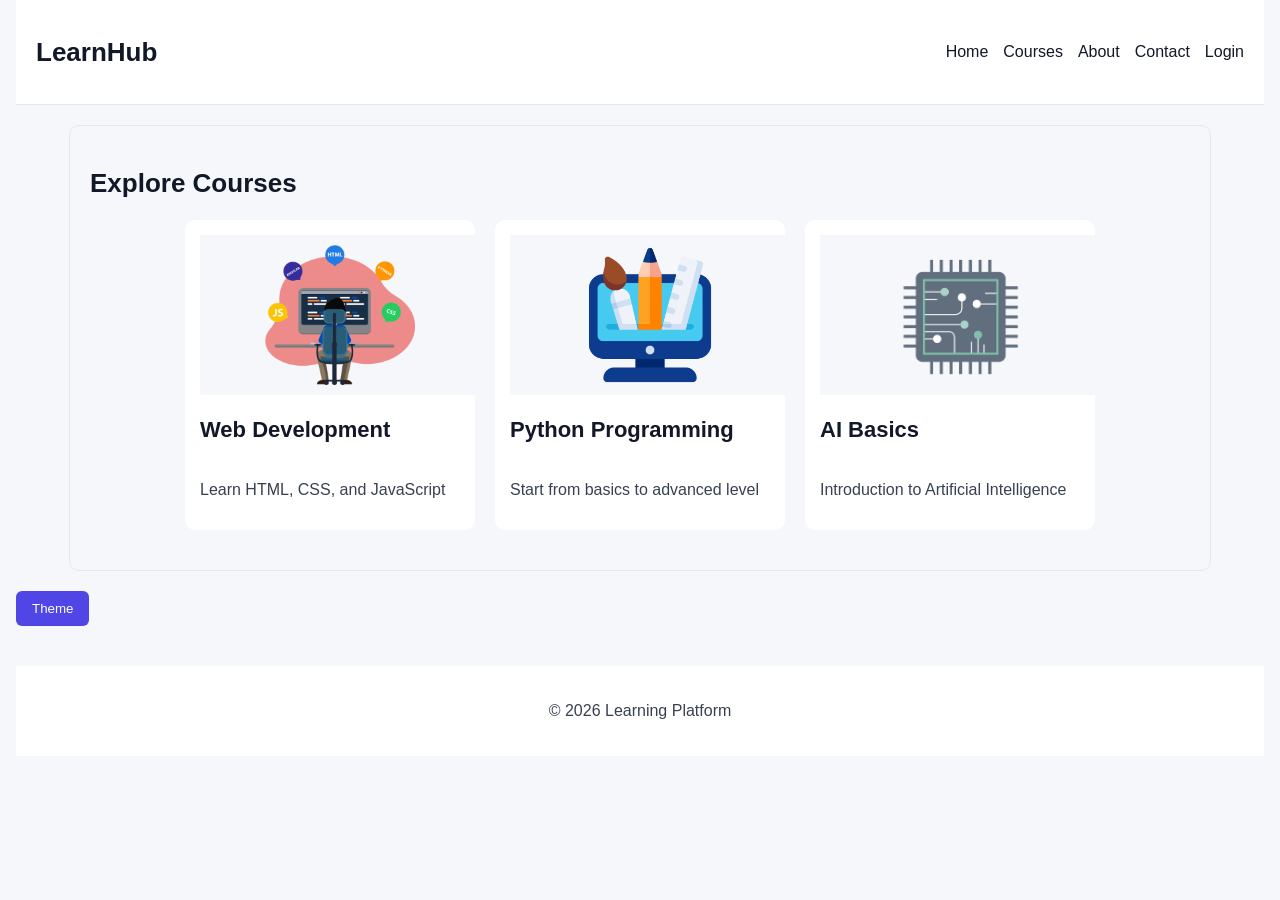
==== index.html @ e372f4c2 "Initial Commit" ====
<!DOCTYPE html>
<html>
<head>
  <title>Learning Platform</title>
  <link rel="stylesheet" href="cssFile/globalStyles.css">
</head>

<body>

<nav>
  <h2>LearnHub</h2>
  <ul>
    <li><a href="index.html">Home</a></li>
    <li><a href="pages/courses.html">Courses</a></li>
    <li><a href="pages/about.html">About</a></li>     <!-- ADD THIS -->
    <li><a href="pages/contact.html">Contact</a></li> <!-- ADD THIS -->
    <li><a href="pages/login.html">Login</a></li>

  </ul>
</nav>


<div class="page">

<h2>Explore Courses</h2>

<div class="card-container">

  <div class="card">
    <img src="sources/image1.png" alt="Web Development">
    <h3>Web Development</h3>
    <p>Learn HTML, CSS, and JavaScript</p>
  </div>

  <div class="card">
    <img src="sources/image2.png" alt="Python Programming">
    <h3>Python Programming</h3>
    <p>Start from basics to advanced level</p>
  </div>

  <div class="card">
    <img src="sources/image3.png" alt="Artificial Intelligence">
    <h3>AI Basics</h3>
    <p>Introduction to Artificial Intelligence</p>
  </div>

</div>

</div>

<button onclick="toggleTheme()">Theme</button>

<footer>
  <p>© 2026 Learning Platform</p>
</footer>

<script src="jsFile/jsFunctions.js"></script>

</body>
</html>
---- cssFile/globalStyles.css ----
/* =========================================================
   DESIGN SYSTEM
========================================================= */
:root {
  --brand-primary-color: #4f46e5;
  --brand-secondary-color: #06b6d4;
  --brand-third-color: #22c55e;
  --brand-fourth-color: #f97316;
  --brand-accent-color: #ef4444;

  --bg-main: #f5f7fb;
  --bg-card: #ffffff;

  --text-primary-color: #111827;
  --text-secondary-color: #374151;
  --text-muted-color: #6b7280;
  --text-focus-color: #2563eb;
  --text-highlighted-color: #1d4ed8;

  --border-primary-color: #e5e7eb;
  --border-secondary-color: #d1d5db;
  --border-muted-color: #f3f4f6;
  --border-focus-color: #3b82f6;
  --border-highlighted-color: #6366f1;

  --radius-sm: 6px;
  --radius-md: 10px;

  --transition: 0.3s ease;
}

/* =========================================================
   DARK MODE
========================================================= */
[data-theme="dark"] {
  --bg-main: #0f172a;
  --bg-card: #1e293b;

  --text-primary-color: #f8fafc;
  --text-secondary-color: #cbd5e1;
  --text-muted-color: #94a3b8;

  --border-primary-color: #334155;
  --border-secondary-color: #475569;
}

/* =========================================================
   GLOBAL BASE
========================================================= */
body {
  margin: 0;
  padding: 0 16px;   /* prevents left sticking */
  font-family: Arial, sans-serif;
  background: var(--bg-main);
  color: var(--text-primary-color);
}
/* =========================================================
   HEADINGS
========================================================= */
h1 { font-size: 32px; }
h2 { font-size: 26px; }
h3 { font-size: 22px; }
h4 { font-size: 18px; }

p {
  color: var(--text-secondary-color);
}

.page {
  padding: 20px;
  margin: 20px auto;
  max-width: 1100px;

  border: 1px solid var(--border-primary-color);
  border-radius: var(--radius-md);
}

/* =========================================================
   BUTTON SYSTEM
========================================================= */
button {
  padding: 10px 16px;
  border: none;
  border-radius: var(--radius-sm);
  background: var(--brand-primary-color);
  color: white;
  cursor: pointer;
  transition: var(--transition);
}

button:hover {
  background: var(--brand-secondary-color);
}

/* Link Button */
.link-button {
  background: transparent;
  color: var(--brand-primary-color);
  border: 1px solid var(--brand-primary-color);
}

.link-button:hover {
  background: var(--brand-primary-color);
  color: white;
}

/* =========================================================
   NAVBAR
========================================================= */
nav {
  display: flex;
  justify-content: space-between;
  align-items: center;
  padding: 15px 20px;
  background: var(--bg-card);
  border-bottom: 1px solid var(--border-primary-color);
}

nav ul {
  display: flex;
  list-style: none;
  gap: 15px;
}

nav a {
  text-decoration: none;
  color: var(--text-primary-color);
}

nav a:hover {
  color: var(--brand-primary-color);
}

/* =========================================================
   CARD SYSTEM
========================================================= */
.card-container {
  display: flex;
  flex-wrap: wrap;
  justify-content: center;
  gap: 20px;
  margin: 20px;
}

.card {
  width: 260px;
  background: var(--bg-card);
  padding: 15px;
  border-radius: var(--radius-md);
  display: flex;
  flex-direction: column;
  transition: var(--transition);
}

.card:hover {
  transform: translateY(-5px);
}

.card img {
  width: 100%;
  height: 140px;
  object-fit: contain;
  padding: 10px;
  background: var(--bg-main);
}

/* =========================================================
   FORM
========================================================= */
.form-container {
  width: 350px;
  margin: 40px auto;
  background: var(--bg-card);
  padding: 20px;
  border-radius: var(--radius-md);
}

input, textarea {
  width: 100%;
  padding: 10px;
  margin-top: 5px;
  border: 1px solid var(--border-primary-color);
  border-radius: var(--radius-sm);
}

/* =========================================================
   TABLE SYSTEM
========================================================= */
table {
  width: 100%;
  border-collapse: collapse;
  background: var(--bg-card);
}

th, td {
  padding: 10px;
  text-align: left;
}

thead {
  background: var(--brand-primary-color);
  color: white;
}

tbody tr:nth-child(odd) {
  background: #f9fafb;
}

tbody tr:nth-child(even) {
  background: #eef2ff;
}

tbody tr:hover {
  background: #c7d2fe;
}

/* =========================================================
   FOOTER
========================================================= */
footer {
  text-align: center;
  padding: 20px;
  background: var(--bg-card);
  margin-top: 40px;
}
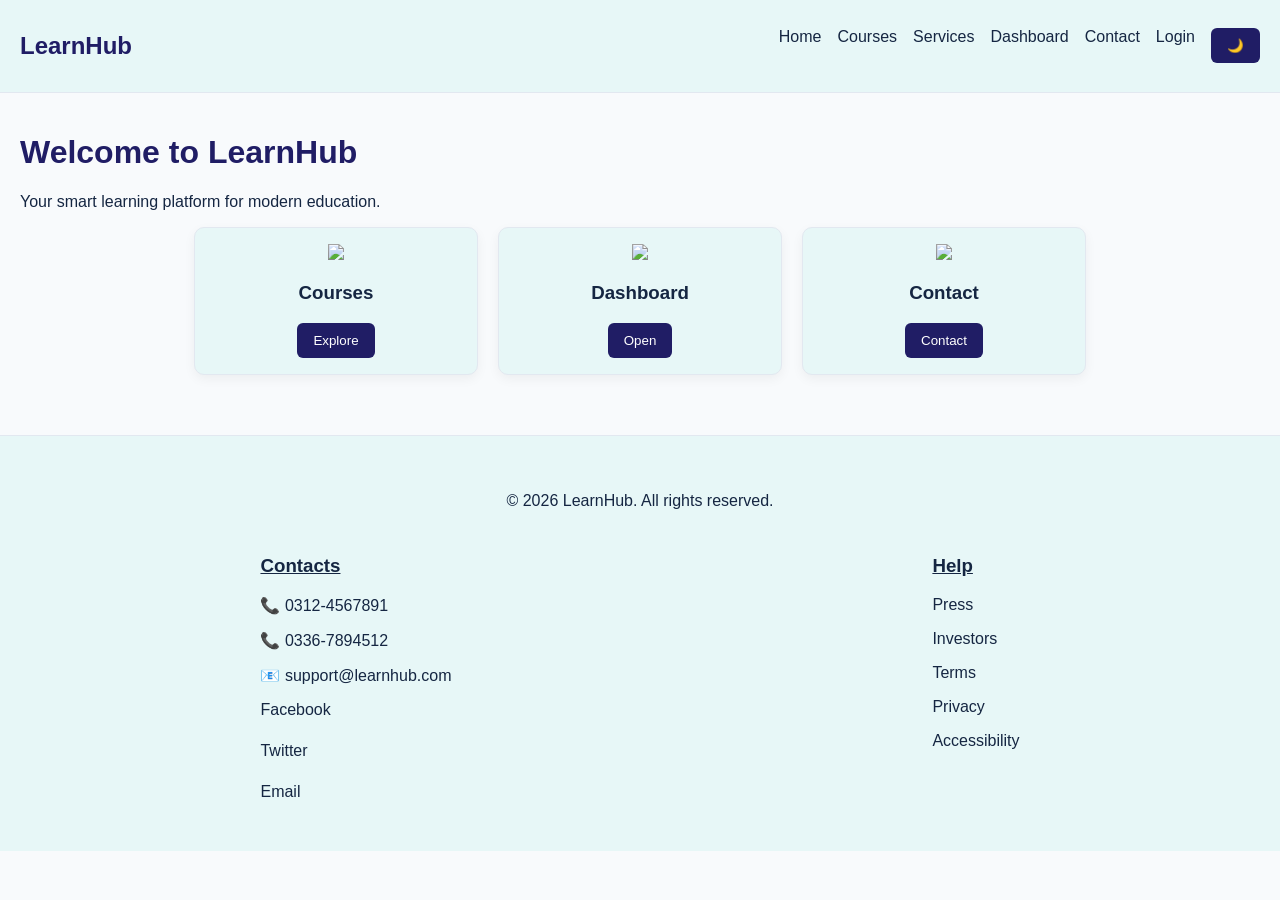
==== commit 1eaba618: "Updated LearnHub project" ====
--- a/index.html
+++ b/index.html
@@ -1,60 +1,104 @@
 <!DOCTYPE html>
 <html>
 <head>
-  <title>Learning Platform</title>
+  <title>LearnHub</title>
   <link rel="stylesheet" href="cssFile/globalStyles.css">
+
 </head>
 
 <body>
 
 <nav>
-  <h2>LearnHub</h2>
-  <ul>
-    <li><a href="index.html">Home</a></li>
-    <li><a href="pages/courses.html">Courses</a></li>
-    <li><a href="pages/about.html">About</a></li>     <!-- ADD THIS -->
-    <li><a href="pages/contact.html">Contact</a></li> <!-- ADD THIS -->
-    <li><a href="pages/login.html">Login</a></li>
 
-  </ul>
+<h2>LearnHub</h2>
+
+<span class="menu-toggle" onclick="toggleMenu()">☰</span>
+
+<ul>
+<li><a href="index.html">Home</a></li>
+<li><a href="pages/courses.html">Courses</a></li>
+<li><a href="pages/services.html">Services</a></li>
+<li><a href="pages/dashboard.html">Dashboard</a></li>
+<li><a href="pages/contact.html">Contact</a></li>
+<li><a href="pages/login.html">Login</a></li>
+<li><button onclick="toggleTheme()">🌙</button></li>
+</ul>
+
 </nav>
 
 
+
+<!-- PAGE -->
 <div class="page">
 
-<h2>Explore Courses</h2>
+  <h1>Welcome to LearnHub</h1>
+  <p>Your smart learning platform for modern education.</p>
 
-<div class="card-container">
+  <div class="card-container">
 
-  <div class="card">
-    <img src="sources/image1.png" alt="Web Development">
-    <h3>Web Development</h3>
-    <p>Learn HTML, CSS, and JavaScript</p>
-  </div>
+    <div class="card">
+      <img src="sources/img1.png">
+      <h3>Courses</h3>
+      <p>Explore professional courses</p>
+      <button onclick="location.href='pages/courses.html'">Explore</button>
+    </div>
 
-  <div class="card">
-    <img src="sources/image2.png" alt="Python Programming">
-    <h3>Python Programming</h3>
-    <p>Start from basics to advanced level</p>
-  </div>
+    <div class="card">
+      <img src="sources/img2.png">
+      <h3>Dashboard</h3>
+      <p>Track your progress</p>
+      <button onclick="location.href='pages/dashboard.html'">Open</button>
+    </div>
 
-  <div class="card">
-    <img src="sources/image3.png" alt="Artificial Intelligence">
-    <h3>AI Basics</h3>
-    <p>Introduction to Artificial Intelligence</p>
+    <div class="card">
+      <img src="sources/img3.png">
+      <h3>Contact</h3>
+      <p>Get in touch with us</p>
+      <button onclick="location.href='pages/contact.html'">Contact</button>
+    </div>
+
   </div>
 
 </div>
 
+<footer>
+
+  <p>© 2026 LearnHub. All rights reserved.</p>
+
+<div class="footer-container">
+
+  <!-- CONTACTS COLUMN -->
+  <div>
+
+    <h3 style="text-decoration: underline;">Contacts</h3>
+
+    <p>📞 0312-4567891</p>
+    <p>📞 0336-7894512</p>
+    <p>📧 support@learnhub.com</p>
+
+    <a href="#">Facebook</a><br>
+    <a href="#">Twitter</a><br>
+    <a href="#">Email</a>
+
+  </div>
+
+  <!-- HELP COLUMN -->
+  <div>
+
+    <h3 style="text-decoration: underline;">Help</h3>
+
+    <p>Press</p>
+    <p>Investors</p>
+    <p>Terms</p>
+    <p>Privacy</p>
+    <p>Accessibility</p>
+
+  </div>
+
 </div>
-
-<button onclick="toggleTheme()">Theme</button>
-
-<footer>
-  <p>© 2026 Learning Platform</p>
 </footer>
 
-<script src="jsFile/jsFunctions.js"></script>
+  <script src="jsFile/jsFunctions.js"></script>
 
 </body>
 </html>
--- a/cssFile/globalStyles.css
+++ b/cssFile/globalStyles.css
@@ -2,77 +2,87 @@
    DESIGN SYSTEM
 ========================================================= */
 :root {
-  --brand-primary-color: #4f46e5;
-  --brand-secondary-color: #06b6d4;
+
+
+  --brand-primary-color: #201d65;
+  --brand-secondary-color: #6366f1;
   --brand-third-color: #22c55e;
-  --brand-fourth-color: #f97316;
-  --brand-accent-color: #ef4444;
-
-  --bg-main: #f5f7fb;
-  --bg-card: #ffffff;
-
-  --text-primary-color: #111827;
-  --text-secondary-color: #374151;
-  --text-muted-color: #6b7280;
-  --text-focus-color: #2563eb;
-  --text-highlighted-color: #1d4ed8;
-
-  --border-primary-color: #e5e7eb;
-  --border-secondary-color: #d1d5db;
-  --border-muted-color: #f3f4f6;
-  --border-focus-color: #3b82f6;
-  --border-highlighted-color: #6366f1;
+  --brand-fourth-color: #f59e0b;
+  --brand-accent-color: #06b6d4;
+
+  --bg-main: #f8fafc;
+  --bg-card: #e7f7f7;
+
+  --text-primary-color: #152642;
+  --text-secondary-color: #475569;
+  --text-muted-color: #94a3b8;
+  --text-focus-color: #4f46e5;
+  --text-highlighted-color: #22c55e;
+
+  --border-primary-color: #e2e8f0;
+  --border-secondary-color: #cbd5f5;
+  --border-muted-color: #e5e7eb;
 
   --radius-sm: 6px;
   --radius-md: 10px;
 
   --transition: 0.3s ease;
-}
-
-/* =========================================================
-   DARK MODE
-========================================================= */
+
+
+
+}
+/* ========================================
+   DARK THEME
+   ===========================================*/
+
 [data-theme="dark"] {
+
   --bg-main: #0f172a;
   --bg-card: #1e293b;
 
-  --text-primary-color: #f8fafc;
+  --text-primary-color: #f1f5f9;
   --text-secondary-color: #cbd5e1;
-  --text-muted-color: #94a3b8;
+
+  --brand-primary-color: #4af9ff;
 
   --border-primary-color: #334155;
-  --border-secondary-color: #475569;
-}
+
+}
+
+[data-theme="dark"] table tbody tr:nth-child(n+2):nth-child(odd) {
+  background: #ffffff;
+}
+
+[data-theme="dark"] table tbody tr:nth-child(n+2):nth-child(even) {
+  background: #ccf5f1; /* light sea green */
+} 
+
+[data-theme="dark"] tbody td {
+  color: #0f172a;
+}
+
+/* ================================================================*/
+
+
 
 /* =========================================================
    GLOBAL BASE
 ========================================================= */
 body {
   margin: 0;
-  padding: 0 16px;   /* prevents left sticking */
   font-family: Arial, sans-serif;
   background: var(--bg-main);
   color: var(--text-primary-color);
 }
-/* =========================================================
-   HEADINGS
-========================================================= */
-h1 { font-size: 32px; }
-h2 { font-size: 26px; }
-h3 { font-size: 22px; }
-h4 { font-size: 18px; }
-
-p {
-  color: var(--text-secondary-color);
-}
-
-.page {
-  padding: 20px;
-  margin: 20px auto;
-  max-width: 1100px;
-
-  border: 1px solid var(--border-primary-color);
-  border-radius: var(--radius-md);
+
+/* =========================================================
+        HEADER IMAGE
+  =======================================================*/
+
+  header {
+  background: url("../sources/img4.png");
+  background-size: cover;
+  background-position: center;
 }
 
 /* =========================================================
@@ -92,18 +102,6 @@
   background: var(--brand-secondary-color);
 }
 
-/* Link Button */
-.link-button {
-  background: transparent;
-  color: var(--brand-primary-color);
-  border: 1px solid var(--brand-primary-color);
-}
-
-.link-button:hover {
-  background: var(--brand-primary-color);
-  color: white;
-}
-
 /* =========================================================
    NAVBAR
 ========================================================= */
@@ -111,15 +109,15 @@
   display: flex;
   justify-content: space-between;
   align-items: center;
-  padding: 15px 20px;
   background: var(--bg-card);
+  padding: 12px 20px;
   border-bottom: 1px solid var(--border-primary-color);
 }
 
 nav ul {
   display: flex;
   list-style: none;
-  gap: 15px;
+  gap: 16px;
 }
 
 nav a {
@@ -129,6 +127,13 @@
 
 nav a:hover {
   color: var(--brand-primary-color);
+}
+
+/* =========================================================
+   PAGE
+========================================================= */
+.page {
+  padding: 20px;
 }
 
 /* =========================================================
@@ -139,16 +144,15 @@
   flex-wrap: wrap;
   justify-content: center;
   gap: 20px;
-  margin: 20px;
 }
 
 .card {
-  width: 260px;
+  width: 250px;
   background: var(--bg-card);
-  padding: 15px;
+  padding: 16px;
   border-radius: var(--radius-md);
-  display: flex;
-  flex-direction: column;
+  border: 1px solid var(--border-primary-color);
+  text-align: center;
   transition: var(--transition);
 }
 
@@ -158,18 +162,14 @@
 
 .card img {
   width: 100%;
-  height: 140px;
-  object-fit: contain;
-  padding: 10px;
-  background: var(--bg-main);
 }
 
 /* =========================================================
    FORM
 ========================================================= */
 .form-container {
-  width: 350px;
-  margin: 40px auto;
+  max-width: 400px;
+  margin: auto;
   background: var(--bg-card);
   padding: 20px;
   border-radius: var(--radius-md);
@@ -178,48 +178,163 @@
 input, textarea {
   width: 100%;
   padding: 10px;
-  margin-top: 5px;
+  margin-top: 6px;
+  border-radius: var(--radius-sm);
   border: 1px solid var(--border-primary-color);
-  border-radius: var(--radius-sm);
-}
-
-/* =========================================================
-   TABLE SYSTEM
+
+  box-sizing: border-box;
+}
+
+/* =========================================================
+   TABLE
 ========================================================= */
 table {
   width: 100%;
   border-collapse: collapse;
+}
+
+table th, table td {
+  padding: 10px;
+  border: 1px solid var(--border-primary-color);
+}
+
+table tbody tr:nth-child(odd) {
+  background: #f1f5f9;
+}
+
+table tbody tr:nth-child(even) {
+  background: #ffffff;
+}
+
+table tbody tr:hover {
+  background: #e0f2fe;
+}
+
+/* =========================================================
+   FOOTER
+========================================================= */
+
+footer {
   background: var(--bg-card);
-}
-
-th, td {
-  padding: 10px;
+  padding: 40px 20px;
+  margin-top: 40px;
+  text-align: center;
+}
+
+/*  ========================================================================== */
+
+/* ============================================================*/
+.footer-container {
+  display: flex;
+  justify-content: space-around;
+  flex-wrap: wrap;
   text-align: left;
 }
 
-thead {
-  background: var(--brand-primary-color);
-  color: white;
-}
-
-tbody tr:nth-child(odd) {
-  background: #f9fafb;
-}
-
-tbody tr:nth-child(even) {
-  background: #eef2ff;
-}
-
-tbody tr:hover {
-  background: #c7d2fe;
-}
-
-/* =========================================================
-   FOOTER
-========================================================= */
+.footer-container div {
+  margin: 10px;
+}
+
+footer a {
+  text-decoration: none;
+  color: var(--text-primary-color);
+  display: block;
+  margin-top: 5px;
+}
+
+footer a:hover {
+  color: var(--brand-primary-color);
+}
+/* ==================================================================*/
+
+
+/* =========================================================
+   UI ENHANCEMENTS
+========================================================= */
+
+/* Smooth transitions everywhere */
+* {
+  transition: var(--transition);
+}
+
+/* Hover depth effect */
+.card {
+  box-shadow: 0 4px 12px rgba(0,0,0,0.05);
+}
+.card:hover {
+  box-shadow: 0 10px 25px rgba(0,0,0,0.1);
+}
+
+/* Better headings */
+h1, h2 {
+  color: var(--brand-primary-color);
+}
+
+/* Footer enhancement */
 footer {
-  text-align: center;
-  padding: 20px;
-  background: var(--bg-card);
-  margin-top: 40px;
-}+  border-top: 1px solid var(--border-primary-color);
+}
+
+/* Navbar improvement */
+nav {
+  position: sticky;
+  top: 0;
+  z-index: 1000;
+}
+
+/* Hamburger button */
+.menu-toggle {
+  display: none;
+  font-size: 22px;
+  cursor: pointer;
+}
+
+/* MOBILE */
+@media (max-width: 768px) {
+
+  .menu-toggle {
+    display: block;
+  }
+
+  nav ul {
+    display: none;
+    flex-direction: column;
+    background: var(--bg-card);
+    position: absolute;
+    top: 60px;
+    right: 20px;
+    padding: 10px;
+  }
+
+  nav ul.open {
+    display: flex;
+  }
+}
+
+/* COURSE HOVER DETAILS */
+.card p,
+.card ul {
+  display: none;
+}
+
+.card:hover p,
+.card:hover ul {
+  display: block;
+}
+
+.card ul {
+  text-align: left;
+}
+
+/* CONTACT LINKS */
+.card a {
+  display: block;
+  margin-top: 8px;
+  text-decoration: none;
+  color: var(--brand-primary-color);
+}
+
+.card a:hover {
+  color: var(--brand-accent-color);
+}
+
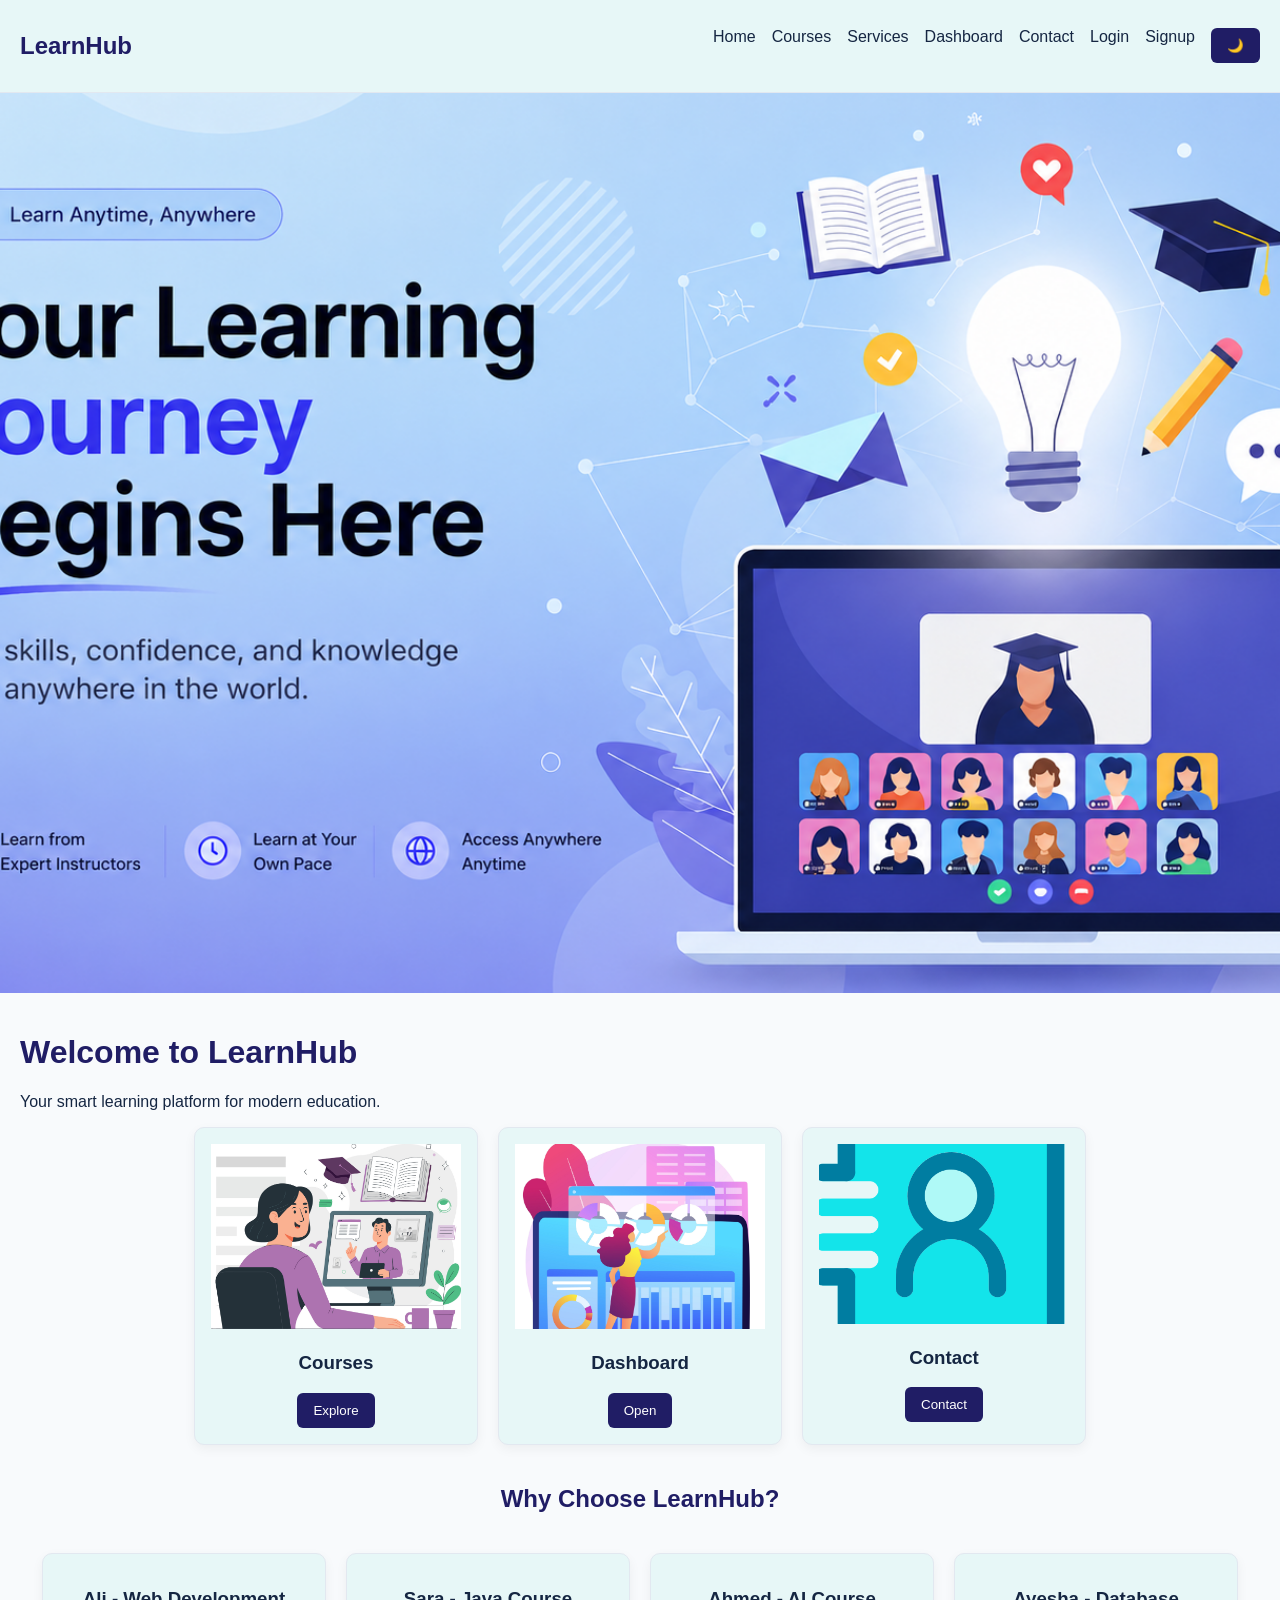
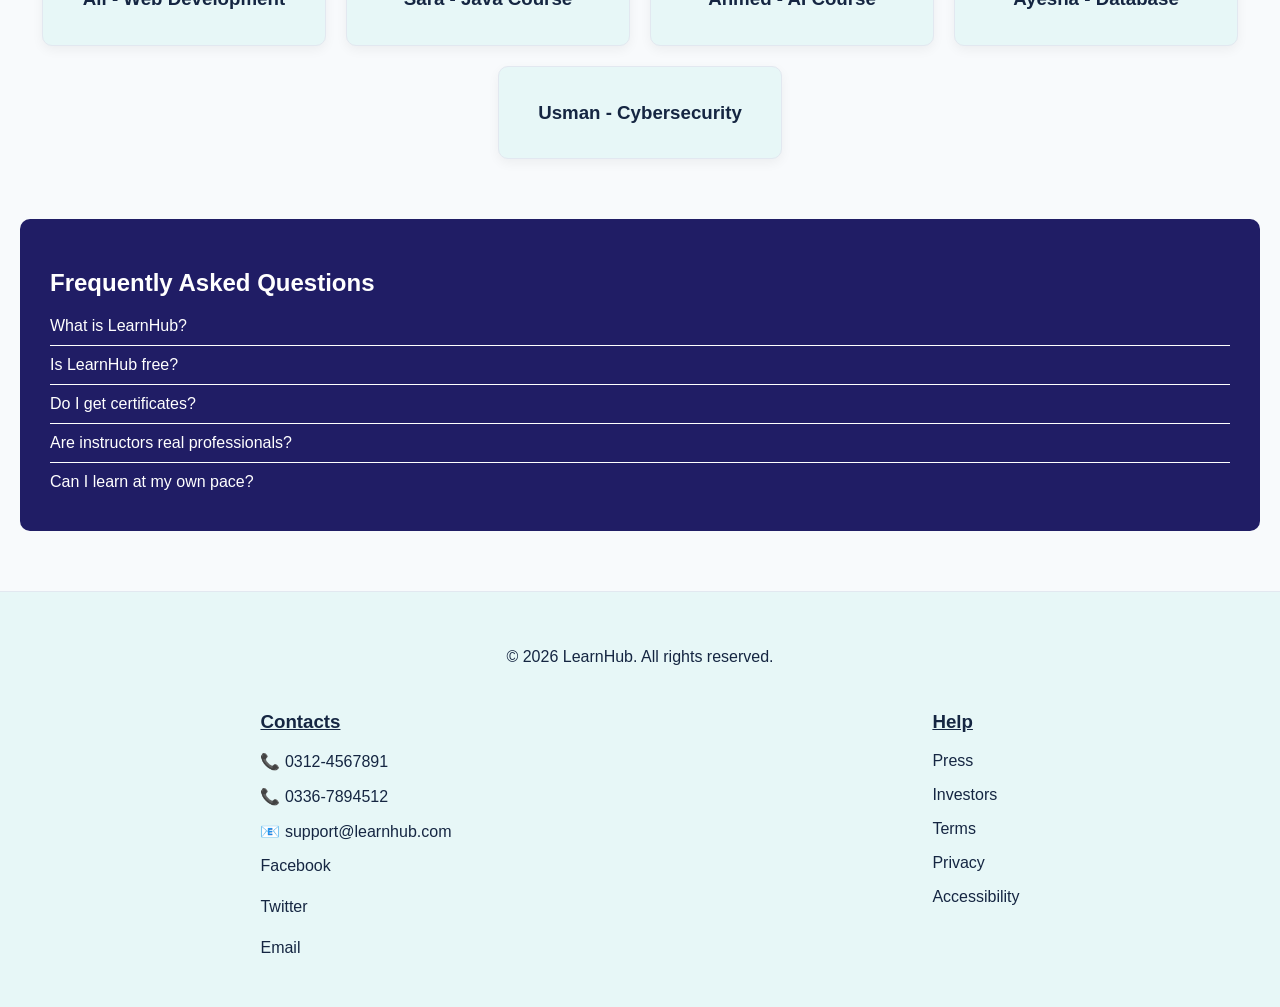
==== commit 75a03b54: "Updated LearnHub project with dark mode fixes, dashboard improvements, images and UI upgrades" ====
--- a/index.html
+++ b/index.html
@@ -21,11 +21,14 @@
 <li><a href="pages/dashboard.html">Dashboard</a></li>
 <li><a href="pages/contact.html">Contact</a></li>
 <li><a href="pages/login.html">Login</a></li>
+<li><a href="pages/signup.html">Signup</a></li>
 <li><button onclick="toggleTheme()">🌙</button></li>
 </ul>
 
 </nav>
 
+
+<header class="hero"></header>
 
 
 <!-- PAGE -->
@@ -37,29 +40,95 @@
   <div class="card-container">
 
     <div class="card">
-      <img src="sources/img1.png">
+      <img src="sources/img12.jpg">
       <h3>Courses</h3>
       <p>Explore professional courses</p>
       <button onclick="location.href='pages/courses.html'">Explore</button>
     </div>
 
     <div class="card">
-      <img src="sources/img2.png">
+      <img src="sources/img8.jpg">
       <h3>Dashboard</h3>
       <p>Track your progress</p>
       <button onclick="location.href='pages/dashboard.html'">Open</button>
     </div>
 
     <div class="card">
-      <img src="sources/img3.png">
+      <img src="sources/img13.png">
       <h3>Contact</h3>
       <p>Get in touch with us</p>
       <button onclick="location.href='pages/contact.html'">Contact</button>
     </div>
 
+
+
+   <h2 style="width:100%; text-align:center;">Why Choose LearnHub?</h2>
+
+<div class="card-container">
+
+  <div class="card">
+    <h3>Ali - Web Development</h3>
+    <p>
+      LearnHub helped me build real websites. The instructor explained everything clearly and the projects were very practical.
+    </p>
+  </div>
+
+  <div class="card">
+    <h3>Sara - Java Course</h3>
+    <p>
+      I improved my coding skills a lot. The step-by-step teaching made Java easy to understand and apply.
+    </p>
+  </div>
+
+  <div class="card">
+    <h3>Ahmed - AI Course</h3>
+    <p>
+      The AI concepts were explained in a simple way. I learned machine learning basics and enjoyed hands-on tasks.
+    </p>
+  </div>
+
+  <div class="card">
+    <h3>Ayesha - Database</h3>
+    <p>
+      SQL and database design became easy. The course structure was very organized and helpful.
+    </p>
+  </div>
+
+  <div class="card">
+    <h3>Usman - Cybersecurity</h3>
+    <p>
+      I learned how systems are protected from attacks. The practical examples were very useful.
+    </p>
   </div>
 
 </div>
+
+<div class="faq-card">
+
+  <h2>Frequently Asked Questions</h2>
+
+  <p>What is LearnHub?</p>
+  <hr>
+
+  <p>Is LearnHub free?</p>
+  <hr>
+
+  <p>Do I get certificates?</p>
+  <hr>
+
+  <p>Are instructors real professionals?</p>
+  <hr>
+
+  <p>Can I learn at my own pace?</p>
+
+</div>
+
+
+
+
+  </div>
+</div>
+
 
 <footer>
 
--- a/cssFile/globalStyles.css
+++ b/cssFile/globalStyles.css
@@ -130,6 +130,21 @@
 }
 
 /* =========================================================
+   HERO SECTION
+========================================================== */
+
+.hero {
+  height: 100vh;
+  min-height: 750px;
+  max-height: 1000px;
+
+  background: url("../sources/img1.png");
+  background-size: cover;
+  background-position: center;
+  position: relative;
+}
+
+/* =========================================================
    PAGE
 ========================================================= */
 .page {
@@ -162,6 +177,35 @@
 
 .card img {
   width: 100%;
+}
+
+
+/* =========================================================
+   FAQ CARD CONTAINER
+ =========================================================*/
+
+.faq-card {
+  width: 100%;
+  background: var(--brand-primary-color);
+  color: white;
+  padding: 30px;
+  margin-top: 40px;
+  border-radius: 10px;
+}
+
+.faq-card hr {
+  border: 0;
+  border-top: 1px solid white;
+  margin: 10px 0;
+}
+
+.faq-card p {
+  margin: 10px 0;
+}
+
+.faq-card h2,
+.faq-card p {
+  color: #ffffff;
 }
 
 /* =========================================================
